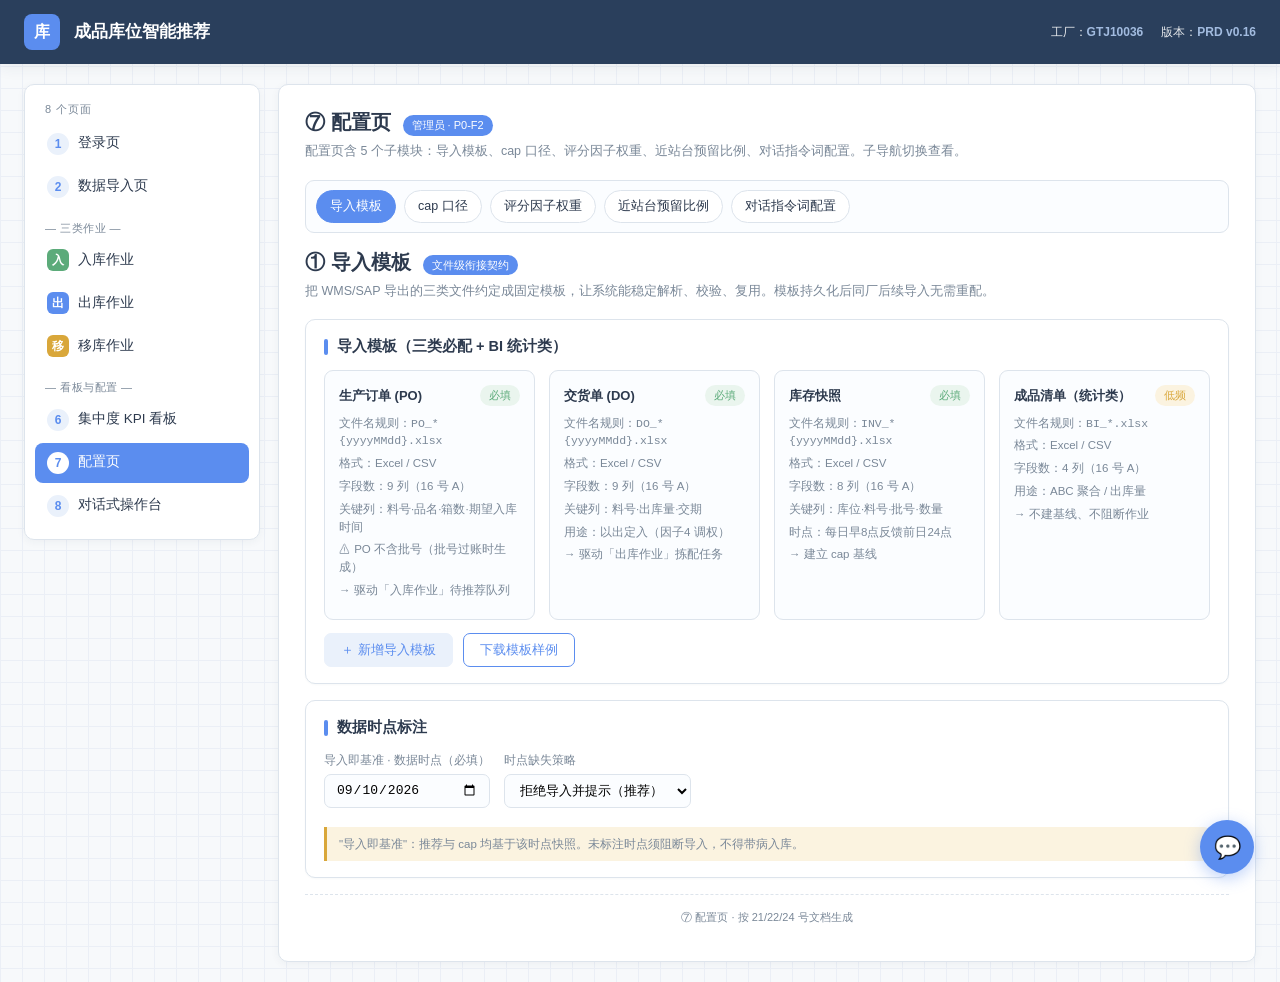
==== backend/frontend/config.html @ 20095de0 "feat(ui): 纳入 9 页原型与静态资源 原型先于设计文档而做（用户 2026-09-12 说明），原本散在仓库之外的工作区根目录。 纳入 `backend/frontend/` 的根据：`ap" ====
<!DOCTYPE html>
<html lang="zh-CN">
<head>
<meta charset="UTF-8">
<meta name="viewport" content="width=device-width, initial-scale=1.0">
<title>⑦ 配置页 · 成品库位智能推荐</title>
<link rel="stylesheet" href="assets/styles.css">
</head>
<body data-page="p7">

<header>
  <div class="logo">库</div>
  <h1>成品库位智能推荐</h1>
  <div class="meta">
    <span>工厂：<b>GTJ10036</b></span>
    <span>版本：<b>PRD v0.16</b></span>
  </div>
</header>

<div class="wrap">
  <nav>
    <div class="nt">8 个页面</div>
    <a href="login.html" data-tab="p1"><span class="num">1</span>登录页</a>
    <a href="data-import.html" data-tab="p2"><span class="num">2</span>数据导入页</a>
    <div class="grp">— 三类作业 —</div>
    <a href="inbound.html" data-tab="p3"><span class="op-ic" style="background:var(--green)">入</span>入库作业</a>
    <a href="outbound.html" data-tab="p4"><span class="op-ic" style="background:var(--blue)">出</span>出库作业</a>
    <a href="transfer.html" data-tab="p5"><span class="op-ic" style="background:var(--amber)">移</span>移库作业</a>
    <div class="grp">— 看板与配置 —</div>
    <a href="kpi-dashboard.html" data-tab="p6"><span class="num">6</span>集中度 KPI 看板</a>
    <a href="config.html" data-tab="p7"><span class="num">7</span>配置页</a>
    <a href="chat.html" data-tab="p8"><span class="num">8</span>对话式操作台</a>
  </nav>

  <main>
    <div class="sec-head"><h2>⑦ 配置页</h2><span class="sec-tag">管理员 · P0-F2</span></div>
    <p class="sec-sub">配置页含 5 个子模块：导入模板、cap 口径、评分因子权重、近站台预留比例、对话指令词配置。子导航切换查看。</p>

    <div class="cf-subnav">
      <button class="active" data-ctab="c1">导入模板</button>
      <button data-ctab="c2">cap 口径</button>
      <button data-ctab="c3">评分因子权重</button>
      <button data-ctab="c4">近站台预留比例</button>
      <button data-ctab="c5">对话指令词配置</button>
    </div>

    <div id="p7">
      <!-- 7.1 导入模板 -->
      <div id="c1">
        <div class="sec-head"><h2>① 导入模板</h2><span class="sec-tag">文件级衔接契约</span></div>
        <p class="sec-sub">把 WMS/SAP 导出的三类文件约定成固定模板，让系统能稳定解析、校验、复用。模板持久化后同厂后续导入无需重配。</p>

        <div class="card">
          <h3>导入模板（三类必配 + BI 统计类）</h3>
          <div class="cf-tmpl">
            <div class="t">
              <div class="th">生产订单 (PO) <span class="pill ok">必填</span></div>
              <div class="line">文件名规则：<code>PO_*{yyyyMMdd}.xlsx</code></div>
              <div class="line">格式：Excel / CSV</div>
              <div class="line">字段数：9 列（16 号 A）</div>
              <div class="line">关键列：料号·品名·箱数·期望入库时间</div>
              <div class="line">⚠ PO 不含批号（批号过账时生成）</div>
              <div class="line">→ 驱动「入库作业」待推荐队列</div>
            </div>
            <div class="t">
              <div class="th">交货单 (DO) <span class="pill ok">必填</span></div>
              <div class="line">文件名规则：<code>DO_*{yyyyMMdd}.xlsx</code></div>
              <div class="line">格式：Excel / CSV</div>
              <div class="line">字段数：9 列（16 号 A）</div>
              <div class="line">关键列：料号·出库量·交期</div>
              <div class="line">用途：以出定入（因子4 调权）</div>
              <div class="line">→ 驱动「出库作业」拣配任务</div>
            </div>
            <div class="t">
              <div class="th">库存快照 <span class="pill ok">必填</span></div>
              <div class="line">文件名规则：<code>INV_*{yyyyMMdd}.xlsx</code></div>
              <div class="line">格式：Excel / CSV</div>
              <div class="line">字段数：8 列（16 号 A）</div>
              <div class="line">关键列：库位·料号·批号·数量</div>
              <div class="line">时点：每日早8点反馈前日24点</div>
              <div class="line">→ 建立 cap 基线</div>
            </div>
            <div class="t">
              <div class="th">成品清单（统计类） <span class="pill warn">低频</span></div>
              <div class="line">文件名规则：<code>BI_*.xlsx</code></div>
              <div class="line">格式：Excel / CSV</div>
              <div class="line">字段数：4 列（16 号 A）</div>
              <div class="line">用途：ABC 聚合 / 出库量</div>
              <div class="line">→ 不建基线、不阻断作业</div>
            </div>
          </div>
          <div style="margin-top:13px;display:flex;gap:10px;">
            <button class="btn soft">＋ 新增导入模板</button>
            <button class="btn ghost">下载模板样例</button>
          </div>
        </div>

        <div class="card">
          <h3>数据时点标注</h3>
          <div class="row">
            <div class="field"><label>导入即基准 · 数据时点（必填）</label><input value="2026-09-10" type="date"></div>
            <div class="field"><label>时点缺失策略</label>
              <select><option>拒绝导入并提示（推荐）</option><option>取文件修改时间</option></select></div>
          </div>
          <div class="note">"导入即基准"：推荐与 cap 均基于该时点快照。未标注时点须阻断导入，不得带病入库。</div>
        </div>
      </div>

      <!-- 7.2 cap 口径 -->
      <div id="c2" class="hidden">
        <div class="sec-head"><h2>② cap 口径</h2><span class="sec-tag">P0-F9 巷道容量自维护</span></div>
        <p class="sec-sub">定义每条巷道的"剩余可放板数"怎么算、怎么随事务增量维护。cap 由快照建基线，随入库/出库/移库事务增量更新，是评分引擎的可竞价资源。</p>

        <div class="card">
          <h3>cap 计算公式</h3>
          <div class="row">
            <div class="field"><label>巷道总格数来源</label>
              <select><option>库存快照·库位总数聚合</option><option>静态主数据</option></select></div>
            <div class="field"><label>已占格数计算时点</label>
              <select><option>基于数据时点快照</option></select></div>
          </div>
          <div style="font-size:13px;background:#fbfdff;border:1px solid var(--line);border-radius:7px;padding:11px 13px;">
            <code>cap[巷道] = 巷道总格数 − 已占格数</code>
            <span class="pill" style="margin-left:8px;">按库位号前2位切片聚合</span>
          </div>
          <div class="field" style="margin-top:11px;">
            <label>cap 基线建立方式</label>
            <input value="导入库存快照 → 按巷道聚合建立基线 → 随事务增量维护">
          </div>
          <div class="field">
            <label>异常告警阈值（cap 维护异常 / 负 cap）</label>
            <input value="cap &lt; 0 或 单巷道占用率 &gt; 95% 触发告警">
          </div>
        </div>

        <div class="card">
          <h3>cap 基线示例（GTJ10036）</h3>
          <table>
            <tr><th>巷道</th><th>总格数</th><th>已占</th><th>剩余 cap</th><th>状态</th></tr>
            <tr><td><code>01</code></td><td>120</td><td>100</td><td>20</td><td><span class="pill warn">偏紧</span></td></tr>
            <tr><td><code>05</code></td><td>120</td><td>85</td><td>35</td><td><span class="pill ok">充足</span></td></tr>
            <tr><td><code>21</code></td><td>120</td><td>112</td><td>8</td><td><span class="pill warn">紧张</span></td></tr>
          </table>
          <div class="note">cap 不足本次入库量时，评分引擎不将其列入候选或标注溢出（防 cap 失准）。增量维护异常须告警。</div>
        </div>
      </div>

      <!-- 7.3 评分因子权重 -->
      <div id="c3" class="hidden">
        <div class="sec-head"><h2>③ 评分因子权重</h2><span class="sec-tag">6 因子 · 权重滑块</span></div>
        <p class="sec-sub">6 因子决定"在可行巷道集内放哪条巷道好"。权重在此处可调，修改在<strong>下次评分生效</strong>，规则可配不写死。示例值待现场确认。</p>

        <div class="card">
          <h3>6 因子权重（合计 100%）</h3>
          <div class="cf-slider"><span class="name">ABC 等级</span><input type="range" min="0" max="40" value="22"><span class="val">22%</span></div>
          <div class="cf-slider"><span class="name">巷道 cap（库容）</span><input type="range" min="0" max="40" value="20"><span class="val">20%</span></div>
          <div class="cf-slider"><span class="name">既有库位</span><input type="range" min="0" max="40" value="18"><span class="val">18%</span></div>
          <div class="cf-slider"><span class="name">站台就近</span><input type="range" min="0" max="40" value="16"><span class="val">16%</span></div>
          <div class="cf-slider"><span class="name">批次</span><input type="range" min="0" max="40" value="12"><span class="val">12%</span></div>
          <div class="cf-slider"><span class="name">连续性</span><input type="range" min="0" max="40" value="12"><span class="val">12%</span></div>
          <div style="display:flex;justify-content:space-between;align-items:center;margin-top:14px;">
            <span class="pill">合计：100%</span>
            <div style="display:flex;gap:10px;">
              <button class="btn ghost">重置默认</button>
              <button class="btn">保存并生效</button>
            </div>
          </div>
          <div class="note">权重调优建议为 P2 路线图（规则统计+反事实模拟，LLM 生成建议，人采纳才生效，参数变更有风险）。当前首期由现场拍板配置。</div>
        </div>

        <div class="card">
          <h3>6 因子 → 数据来源</h3>
          <table>
            <tr><th>#</th><th>因子</th><th>来源（文件级）</th></tr>
            <tr><td>1</td><td>ABC</td><td>成品清单按料号聚合出库量→帕累托</td></tr>
            <tr><td>2</td><td>巷道 cap</td><td>库存快照按巷道聚合</td></tr>
            <tr><td>3</td><td>既有库位</td><td>库存快照按料号→去重巷道集</td></tr>
            <tr><td>4</td><td>站台就近</td><td>巷道-站台主数据（需补充导出）+ DO 出库量</td></tr>
            <tr><td>5</td><td>批次</td><td>库存快照既有批号分布（代理）</td></tr>
            <tr><td>6</td><td>连续性</td><td>库存快照库位编码相邻性</td></tr>
          </table>
        </div>
      </div>

      <!-- 7.4 近站台预留比例 -->
      <div id="c4" class="hidden">
        <div class="sec-head"><h2>④ 近站台预留比例</h2><span class="sec-tag">F3 批量分配子能力</span></div>
        <p class="sec-sub">为 A 类爆款在近站台巷道预留稀缺黄金库容；非 A 类不得占用预留池；超时未用自动释放，避免空置。对应 PRD 13.1 决策 + 03 §3.3。</p>

        <div class="card">
          <h3>预留参数</h3>
          <div class="cf-slider"><span class="name">A 类预留比例</span><input type="range" min="0" max="80" value="40"><span class="val">40%</span></div>
          <div class="cf-slider"><span class="name">超时释放时点</span><input type="range" min="12" max="22" value="18"><span class="val">18:00</span></div>
          <div class="cf-toggle"><div class="cf-switch" id="reserveSwitch"></div> 非 A 类订单不得占用预留池（强制）</div>
        </div>

        <div class="card">
          <h3>近站台巷道集（预留作用域）</h3>
          <div class="cf-tmpl">
            <div class="t"><div class="th">巷道 01 <span class="pill ok">近站台</span></div>
              <div class="line">就近站台：A（权重 0.9）</div>
              <div class="line">总 cap：120 板</div></div>
            <div class="t"><div class="th">巷道 02 <span class="pill ok">近站台</span></div>
              <div class="line">就近站台：A（权重 0.9）</div>
              <div class="line">总 cap：120 板</div></div>
            <div class="t"><div class="th">巷道 21 <span class="pill warn">远站台</span></div>
              <div class="line">就近站台：B（权重 0.3）</div>
              <div class="line">总 cap：120 板</div></div>
          </div>
        </div>

        <div class="card">
          <h3>容量分配可视化（以巷道总 cap=100 板示意）</h3>
          <div class="cf-bar">
            <div class="r" style="width:40%"></div>
            <div class="u" style="width:60%"></div>
          </div>
          <div class="cf-legend">
            <span class="lr">预留池（A 类专用）40%</span>
            <span class="lu">可用池（全体可用）60%</span>
          </div>
          <div style="margin-top:10px;font-size:12.5px;color:var(--muted);line-height:1.7;">
            <code>cap_reserved = cap_total × 近站台预留比例</code>（仅近站台巷道）<br>
            <code>cap_usable = cap_total − cap_reserved</code>（非 A 类仅能用此部分）<br>
            A 类可用 <code>cap_total</code>；超时（如 18:00）未用完自动释放给 B/C 类。
          </div>
          <div class="note">算例：同一批货，爆款在近站台占比从逐单模式的 0% 提升到批量分配的 67%。预留比例默认值建议 40%（开放问题，待仓储主管+管理员确认）。</div>
        </div>
      </div>

      <!-- 7.5 对话指令词配置 -->
      <div id="c5" class="hidden">
        <div class="sec-head"><h2>⑤ 对话指令词配置</h2><span class="sec-tag">对话式操作台 · 指令→功能映射</span></div>
        <p class="sec-sub">维护对话式操作台的"话术 → 功能"映射（L0 快捷指令 + L2 常用复杂问句模板）。新增话术由管理员配置，无需改代码。读操作直出卡片，写操作强制确认卡。</p>

        <div class="card">
          <h3>指令词映射表</h3>
          <table>
            <tr><th>指令 / 示例话术</th><th>映射到功能</th><th>类型</th><th>状态</th></tr>
            <tr><td>"今天这批货放哪" / "跑一下今日推荐"</td><td>触发入库作业队列批量分配</td><td><span class="pill">读（待确认）</span></td><td><span class="pill ok">启用</span></td></tr>
            <tr><td>"PO-01 按推荐入库"</td><td>入库作业 · 落位执行</td><td><span class="pill warn">写（需确认）</span></td><td><span class="pill ok">启用</span></td></tr>
            <tr><td>"查 DO-88 的顺路取顺序"</td><td>出库作业 · 顺路取查看</td><td><span class="pill">读</span></td><td><span class="pill ok">启用</span></td></tr>
            <tr><td>"把 21 巷道的茉莉柚茶收拢到 01"</td><td>移库作业 · 移库执行</td><td><span class="pill warn">写（需确认）</span></td><td><span class="pill ok">启用</span></td></tr>
            <tr><td>"今天跨巷道数多少" / "爆款集中度"</td><td>KPI 看板</td><td><span class="pill">读</span></td><td><span class="pill ok">启用</span></td></tr>
          </table>
          <div style="margin-top:13px;display:flex;gap:10px;">
            <button class="btn soft">＋ 新增指令词</button>
            <button class="btn ghost">导入话术模板</button>
          </div>
        </div>

        <div class="card">
          <h3>意图识别分层（可渐进）</h3>
          <table>
            <tr><th>层级</th><th>做法</th><th>是否需模型</th></tr>
            <tr><td>L0 结构化入口</td><td>快捷指令按钮+表单</td><td>否（首期必做）</td></tr>
            <tr><td>L2 外部 LLM NLU</td><td>外部 LLM 意图分类（按 12.5 脱敏）</td><td>是·外部（可选增强）</td></tr>
            <tr><td>L3 自主规划 Agent</td><td>—</td><td>不做（违反 12.1）</td></tr>
          </table>
          <div class="note">三类作业走 L0 按钮直达；KPI 指标查询由看板直呈并可下钻（不设固定语句模板，避免重复维护）；需要 LLM 分析的复杂问句走 L2 外部 LLM（统一外部调用，不考虑本地部署）。写操作一律确认卡→人工确认→调用对应作业页流程，对话台不产生第二套逻辑。</div>
        </div>

        <div class="card">
          <h3>冷路径 AI 辅助开关（09 原则④ · 一键关闭）</h3>
          <div class="cf-toggle">
            <div class="cf-switch" id="aiSwitch"></div>
            <span>冷路径 AI 辅助（L2 外部 LLM）当前：<b style="color:var(--green)">开启</b> · 关闭后对话台仅保留 L0 结构化入口</span>
          </div>
          <div class="note">关闭后对话台不调用外部 LLM，仅保留 L0 按钮直达作业页 + KPI 看板直呈。核心链路（入库/出库/移库）不受影响，仍由规则引擎驱动。</div>
        </div>
      </div>
    </div>

    <div class="foot">⑦ 配置页 · 按 21/22/24 号文档生成</div>
  </main>
</div>

<a href="chat.html" class="dock" title="对话式操作台常驻浮窗">💬</a>
<script src="assets/app.js"></script>
</body>
</html>
---- backend/frontend/assets/styles.css ----
/* ============================================================
 * 成品库位智能推荐 · 共享样式表
 * 设计令牌来源：21 号设计系统（柔和调）
 * 组件规格来源：22 号前端页面设计规格
 * ============================================================ */

/* ============ 设计令牌（21 号 §3 · 柔和调） ============ */
:root{
  --bg:#f7f9fb; --panel:#fff; --ink:#2d3a4e; --muted:#7a8898;
  --line:#dde4ec; --blue:#5b8def; --blue-soft:#eaf1fb;
  --amber:#d9a73a; --amber-soft:#fbf3e0; --green:#5cab7a; --red:#d46a6a;
  --grid:#ebeff6;
  --shadow-sm:0 1px 2px rgba(45,58,78,.03);
  --shadow:0 2px 8px rgba(45,58,78,.05);
  --shadow-md:0 4px 14px rgba(45,58,78,.07);
}

/* ============ 基础（21 号 §四 / §五） ============ */
*{box-sizing:border-box;}
body{
  margin:0;font-family:-apple-system,"Segoe UI","PingFang SC","Microsoft YaHei",sans-serif;
  color:var(--ink);
  background:
    linear-gradient(var(--grid) 1px,transparent 1px) 0 0/22px 22px,
    linear-gradient(90deg,var(--grid) 1px,transparent 1px) 0 0/22px 22px,var(--bg);
  font-size:14px;line-height:1.5;
}
/* 等宽渲染仓库编码（21 号 §六） */
code,.mc,.onum{font-family:ui-monospace,Menlo,Consolas,monospace;}

/* ============ 顶部品牌区 ============ */
header{
  display:flex;align-items:center;gap:14px;
  padding:14px 24px;background:#2a3f5c;color:#fff;
  box-shadow:var(--shadow-md);position:sticky;top:0;z-index:50;
}
header .logo{
  width:36px;height:36px;border-radius:8px;background:var(--blue);
  display:flex;align-items:center;justify-content:center;
  font-weight:700;font-size:16px;
}
header h1{font-size:17px;margin:0;font-weight:600;}
header .meta{margin-left:auto;font-size:12px;opacity:.88;display:flex;gap:18px;flex-wrap:wrap;}
header .meta b{color:#b3cdf2;font-weight:600;}

/* ============ 主布局 ============ */
.wrap{display:flex;gap:18px;padding:20px 24px;align-items:flex-start;}

/* 左侧导航（21 号 §3.5 作业三色圆标） */
nav{
  width:236px;flex:0 0 236px;padding:10px;
  position:sticky;top:78px;max-height:calc(100vh - 100px);overflow:auto;
  background:var(--panel);border:1px solid var(--line);border-radius:10px;
  box-shadow:var(--shadow);
}
nav .nt{font-size:11px;color:var(--muted);letter-spacing:1px;padding:6px 10px;text-transform:uppercase;}
nav a{
  display:flex;align-items:center;gap:9px;width:100%;text-align:left;
  border:none;background:transparent;padding:9px 12px;border-radius:8px;
  font-size:13.5px;color:var(--ink);cursor:pointer;margin-bottom:3px;
  text-decoration:none;transition:background .15s;
}
nav a .num{
  width:22px;height:22px;flex:0 0 22px;border-radius:50%;
  background:var(--blue-soft);color:var(--blue);
  font-size:12px;font-weight:700;display:flex;align-items:center;justify-content:center;
}
nav a .op-ic{
  width:22px;height:22px;flex:0 0 22px;border-radius:6px;
  font-size:12px;font-weight:700;color:#fff;
  display:flex;align-items:center;justify-content:center;
}
nav a:hover{background:var(--blue-soft);}
nav a.active{background:var(--blue);color:#fff;}
nav a.active .num{background:#fff;color:var(--blue);}
nav a.active .op-ic{background:#fff !important;color:var(--blue) !important;}
nav .grp{font-size:11px;color:var(--muted);padding:10px 10px 4px;letter-spacing:.5px;}

/* 主内容区 */
main{flex:1;min-width:0;padding:22px 26px;min-height:600px;
  background:var(--panel);border:1px solid var(--line);border-radius:10px;box-shadow:var(--shadow);}

.sec-head{display:flex;align-items:baseline;gap:12px;margin-bottom:4px;flex-wrap:wrap;}
.sec-head h2{font-size:20px;margin:0;font-weight:600;}
.sec-tag{font-size:11px;color:#fff;background:var(--blue);padding:2px 9px;border-radius:20px;}
.sec-sub{color:var(--muted);margin:4px 0 18px;font-size:12.5px;line-height:1.65;}

/* ============ 通用组件（21 号 §7） ============ */
.card{
  margin-bottom:16px;padding:16px 18px;
  background:var(--panel);border:1px solid var(--line);border-radius:10px;
  box-shadow:var(--shadow-sm);
}
.card h3{
  margin:0 0 12px;font-size:14.5px;font-weight:600;
  display:flex;align-items:center;gap:9px;
}
.card h3::before{content:"";width:4px;height:16px;background:var(--blue);border-radius:2px;}

.row{display:flex;gap:14px;flex-wrap:wrap;}
.field{display:flex;flex-direction:column;gap:5px;margin-bottom:11px;}
.field label{font-size:12px;color:var(--muted);}
.field input,.field select{
  height:34px;border:1px solid var(--line);border-radius:7px;padding:0 11px;
  font-size:13px;background:#fbfdff;outline:none;transition:border-color .15s,box-shadow .15s;
}
.field input:focus,.field select:focus{border-color:var(--blue);box-shadow:0 0 0 3px var(--blue-soft);}
.field input.err{border-color:var(--red);box-shadow:0 0 0 3px #fbecec;}

/* 按钮（21 号 §7.1） */
.btn{
  height:34px;padding:0 16px;border-radius:7px;border:1px solid var(--blue);
  background:var(--blue);color:#fff;font-size:13px;cursor:pointer;
  transition:filter .15s,box-shadow .15s;font-family:inherit;
}
.btn:hover{filter:brightness(1.07);box-shadow:var(--shadow-sm);}
.btn.ghost{background:#fff;color:var(--blue);}
.btn.soft{background:var(--blue-soft);border-color:var(--blue-soft);color:var(--blue);}
.btn.warn{background:var(--amber);border-color:var(--amber);}
.btn:disabled{opacity:.6;cursor:not-allowed;}

/* 状态药丸（21 号 §7.3） */
.pill{
  display:inline-flex;align-items:center;gap:5px;
  font-size:11px;padding:2px 9px;border-radius:20px;
  background:var(--blue-soft);color:var(--blue);font-weight:500;white-space:nowrap;
}
.pill.warn{background:var(--amber-soft);color:var(--amber);}
.pill.ok{background:#eaf5ee;color:var(--green);}
.pill.red{background:#fbecec;color:var(--red);}

/* 表格 */
table{width:100%;border-collapse:collapse;font-size:12.5px;}
th,td{border:1px solid var(--line);padding:8px 10px;text-align:left;vertical-align:top;}
th{background:#f0f5fb;font-weight:600;color:var(--muted);font-size:11.5px;}
td code{background:#f0f5fb;padding:1px 6px;border-radius:4px;font-size:11.5px;color:#3a4a5e;}

/* 提示条（琥珀左边框） */
.note{
  font-size:11.5px;color:var(--muted);
  background:var(--amber-soft);border-left:3px solid var(--amber);
  padding:8px 12px;border-radius:0 6px 6px 0;margin-top:8px;line-height:1.6;
}

.hidden{display:none;}

/* 作业横幅（21 号 §7.8） */
.op-banner{
  border:1px solid var(--blue);background:var(--blue-soft);
  border-radius:9px;padding:12px 15px;margin-bottom:14px;
  font-size:12.5px;line-height:1.65;
}
.op-banner .tag{
  display:inline-block;background:var(--blue);color:#fff;
  font-size:11px;padding:2px 10px;border-radius:20px;margin-right:8px;vertical-align:middle;
}
.op-banner b{color:var(--blue);}
.op-banner .sub{color:var(--muted);font-size:11.5px;margin-top:5px;}

/* 跨页跳转（24 号 §6.1） */
.goto-link{color:var(--blue);cursor:pointer;font-size:12px;text-decoration:underline;}
.goto-link:hover{filter:brightness(1.1);}

/* ============ 登录页 ============ */
.login-wrap{display:flex;justify-content:center;align-items:center;min-height:520px;}
.login-card{width:360px;padding:30px 28px;background:var(--panel);
  border:1px solid var(--line);border-radius:12px;box-shadow:var(--shadow-md);}
.login-card h2{text-align:center;margin:0 0 8px;font-size:21px;font-weight:600;}
.login-card .sub-title{text-align:center;color:var(--muted);font-size:12px;margin-bottom:22px;}
.login-err{display:none;color:var(--red);font-size:12px;background:#fbecec;
  padding:8px 11px;border-radius:6px;margin-bottom:12px;text-align:center;}
.login-err.show{display:block;animation:shake .3s;}
@keyframes shake{0%,100%{transform:translateX(0);}25%{transform:translateX(-4px);}75%{transform:translateX(4px);}}
.login-card .field input{width:100%;}
.login-card .pwd-wrap{position:relative;}
.login-card .pwd-toggle{position:absolute;right:10px;top:50%;transform:translateY(-50%);
  cursor:pointer;color:var(--muted);font-size:14px;user-select:none;}
.login-card .btn{width:100%;margin-top:4px;}
.login-card .sec-foot{font-size:11px;color:var(--muted);text-align:center;margin-top:14px;line-height:1.6;}

/* ============ 数据导入页 ============ */
.upzone{display:flex;gap:14px;flex-wrap:wrap;}
.uz{flex:1;min-width:220px;border:2px dashed var(--line);border-radius:9px;padding:16px;
  text-align:center;background:#fbfdff;transition:border-color .15s,background .15s;}
.uz .ic{width:40px;height:40px;border-radius:9px;background:var(--blue-soft);color:var(--blue);
  margin:0 auto 9px;display:flex;align-items:center;justify-content:center;
  font-size:13px;font-weight:700;letter-spacing:.5px;}
.uz .nm{font-weight:600;font-size:13px;}
.uz .st{font-size:11.5px;color:var(--muted);margin-top:5px;line-height:1.55;}
.uz.ok{border-color:var(--green);border-style:solid;background:#f4fbf6;}
.uz.ok .st{color:var(--green);}
.uz.bi .ic{background:var(--amber-soft);color:var(--amber);}

/* ============ 作业页布局 ============ */
.wb{display:grid;grid-template-columns:240px 1fr 260px;gap:14px;align-items:start;}
.wb-batch{display:grid;grid-template-columns:340px 1fr;gap:14px;align-items:start;}
.wb2{display:grid;grid-template-columns:300px 1fr;gap:14px;align-items:start;}
.col{border:1px solid var(--line);border-radius:9px;padding:12px;background:#fbfdff;min-height:430px;}
.col .ct{font-weight:700;font-size:13px;margin-bottom:10px;display:flex;justify-content:space-between;align-items:center;}
.tbl-scroll{max-height:280px;overflow:auto;border:1px solid var(--line);border-radius:8px;margin:8px 0;}

/* 筛选栏（21 号 §7.5） */
.filterbar{display:flex;gap:6px;flex-wrap:wrap;margin-bottom:8px;}
.filterbar .f-inp{flex:1;min-width:120px;border:1px solid var(--line);border-radius:6px;padding:6px 9px;font-size:12px;background:#fff;outline:none;}
.filterbar .f-inp:focus{border-color:var(--blue);}
.filterbar .f-sel{border:1px solid var(--line);border-radius:6px;padding:6px 8px;font-size:11.5px;background:#fff;color:var(--ink);outline:none;}
.filterbar.wide{margin:-2px 0 10px;}
.filterbar.wide .f-inp{flex:2;min-width:160px;}

/* 批量操作条（21 号 §7.5） */
.batchbar{display:flex;align-items:center;gap:12px;background:#eef4fc;
  border:1px solid var(--blue);border-radius:9px;padding:9px 13px;margin-bottom:12px;
  font-size:12.5px;flex-wrap:wrap;}
.batchbar .ck{display:flex;align-items:center;gap:6px;cursor:pointer;font-weight:600;white-space:nowrap;}
.batchbar .ck input{width:15px;height:15px;cursor:pointer;}
.batchbar .sp{flex:1;}
.qcount2{font-size:12px;color:var(--muted);}
.qcount2 b{color:var(--ink);}

/* 队列卡片（21 号 §7.6） */
.ord{border:1px solid var(--line);border-radius:7px;padding:9px 10px;margin-bottom:8px;
  cursor:pointer;background:#fff;transition:border-color .15s,background .15s;}
.ord:hover{border-color:var(--blue);}
.ord.sel{border-color:var(--blue);background:var(--blue-soft);}
.ord.ck{display:flex;gap:9px;align-items:flex-start;}
.ord.ck .ckb{margin-top:2px;flex:0 0 auto;}
.ord.ck .ckb input{width:15px;height:15px;cursor:pointer;}
.ord.ck .od{flex:1;min-width:0;}
.ord .onum{font-size:13px;font-weight:700;color:var(--ink);margin-top:2px;letter-spacing:.3px;}
.ord .mc{font-size:11px;color:var(--muted);margin-top:4px;}
.ord .t{font-size:12.5px;font-weight:600;margin-top:2px;}
.ord .m{font-size:11px;color:var(--muted);margin-top:4px;display:flex;justify-content:space-between;gap:8px;}
.ord .st{margin-top:6px;display:flex;gap:6px;flex-wrap:wrap;}

/* 蓝头表（21 号 §7.6） */
.btab{width:100%;border-collapse:collapse;font-size:12px;}
.btab th{text-align:left;background:#eef4fc;color:var(--blue);font-weight:700;padding:9px 9px;border-bottom:1px solid var(--line);}
.btab td{padding:9px 9px;border-bottom:1px solid var(--line);vertical-align:top;line-height:1.55;}
.btab .mini{display:inline-block;font-size:11px;padding:2px 8px;border-radius:5px;
  border:1px solid var(--line);margin:2px 4px 0 0;cursor:pointer;background:#fff;color:var(--ink);}
.btab .mini.ghost{color:var(--blue);border-color:var(--blue);}
.btab .mini.soft{color:var(--muted);}

.batchfoot{display:flex;align-items:center;gap:14px;background:#fbfdff;
  border:1px solid var(--line);border-radius:8px;padding:11px 14px;margin-top:12px;
  font-size:13px;flex-wrap:wrap;}
.batchfoot .btn{margin-left:auto;}

/* 推荐理由卡（21 号 §7.7 / 22 号 §三 复用组件） */
.reason{border:1px dashed var(--blue);border-radius:8px;padding:11px 12px;
  background:#fafcff;margin-bottom:10px;}
.reason .rt{font-size:11.5px;color:var(--blue);font-weight:700;letter-spacing:.5px;margin-bottom:9px;}
.reason .rl{display:flex;gap:8px;font-size:12px;margin:6px 0;align-items:flex-start;line-height:1.55;}
.reason .rl b{color:var(--blue);flex:0 0 72px;font-weight:600;}
.reason .rl span{flex:1;color:var(--ink);}
.reason .rl.dim b,.reason .rl.dim span{color:var(--muted);}
.reason .rl.dim b::after{content:" · 降级";font-size:10px;color:var(--amber);font-weight:500;}

/* 后验条 */
.postbar{display:flex;align-items:center;gap:14px;background:#fbfdff;
  border:1px solid var(--line);border-radius:8px;padding:11px 14px;margin-top:14px;
  font-size:13px;flex-wrap:wrap;}
.postbar .big{font-size:20px;font-weight:800;}

/* ============ KPI 看板 ============ */
.kpis{display:flex;gap:14px;flex-wrap:wrap;margin-bottom:16px;}
.kpi{flex:1;min-width:180px;border:1px solid var(--line);border-radius:9px;
  padding:15px 17px;background:#fbfdff;box-shadow:var(--shadow-sm);}
.kpi .k{font-size:12px;color:var(--muted);}
.kpi .v{font-size:26px;font-weight:800;margin:5px 0 2px;letter-spacing:.5px;}
.kpi .d{font-size:11.5px;color:var(--muted);line-height:1.55;}
.kpi.ref .v{color:var(--muted);font-size:22px;}

.route{display:flex;align-items:center;gap:8px;flex-wrap:wrap;font-size:12.5px;margin:6px 0;}
.route .seg{border:1px solid var(--line);border-radius:7px;padding:6px 10px;background:#fff;}
.route .arrow{color:var(--muted);}
.route .seg.hot{border-color:var(--red);color:var(--red);background:#fbecec;}
.purpose{font-size:11.5px;line-height:1.65;color:var(--ink);background:#f0f5fb;
  border:1px solid var(--line);border-radius:8px;padding:10px 12px;margin:8px 0;}

/* ============ 对话式操作台 ============ */
.chat{border:1px solid var(--line);border-radius:10px;overflow:hidden;background:#fff;}
.chat .bar{display:flex;gap:8px;padding:10px 12px;background:#eef4fc;
  border-bottom:1px solid var(--line);flex-wrap:wrap;align-items:center;}
.chat .bar .qs{font-size:12px;padding:5px 12px;border:1px solid var(--blue);
  border-radius:20px;background:#fff;color:var(--blue);cursor:pointer;transition:background .15s;
  text-decoration:none;display:inline-block;}
.chat .bar .qs:hover{background:var(--blue-soft);}
.chat .bar .qlabel{font-size:11px;color:var(--muted);margin-right:4px;}
.chat .bar.bar2{background:#f1eef7;}
.chat .bar .qs.l2{border-color:#a99bc8;color:#6b5d8a;}
.chat .bar .qs.l2:hover{background:#ece8f4;}
.chat .body{padding:16px;min-height:340px;display:flex;flex-direction:column;gap:14px;}
.bub{max-width:78%;padding:10px 14px;border-radius:14px;font-size:13px;line-height:1.55;}
.bub.u{align-self:flex-end;background:var(--blue);color:#fff;border-bottom-right-radius:3px;filter:saturate(.9);}
.rescard{border:1px solid var(--line);border-radius:9px;padding:12px 14px;background:#fff;
  max-width:86%;align-self:flex-start;box-shadow:var(--shadow-sm);}
.rescard .rh{font-weight:700;font-size:12.5px;margin-bottom:6px;display:flex;gap:8px;align-items:center;flex-wrap:wrap;}
.rescard .rb{font-size:12px;color:var(--muted);line-height:1.6;}
.confirm{border:2px solid var(--amber);border-radius:9px;padding:13px 15px;
  background:var(--amber-soft);max-width:86%;align-self:flex-start;}
.confirm .ch{font-weight:700;color:var(--amber);font-size:13px;margin-bottom:9px;}
.confirm .cl{font-size:12px;margin:4px 0;display:flex;gap:8px;line-height:1.55;}
.confirm .cl b{flex:0 0 80px;color:var(--ink);font-weight:600;}
.confirm .cl span{flex:1;}
.confirm .cbtn{display:flex;gap:10px;margin-top:11px;justify-content:flex-end;}

/* 浮窗（21 号 §7.9） */
.dock{position:fixed;right:26px;bottom:26px;width:54px;height:54px;border-radius:50%;
  background:var(--blue);color:#fff;display:flex;align-items:center;justify-content:center;
  font-size:22px;box-shadow:0 4px 16px rgba(91,141,239,.4);cursor:pointer;z-index:60;
  transition:transform .15s;text-decoration:none;}
.dock:hover{transform:scale(1.06);}

/* ============ 配置页 ============ */
.cf-subnav{display:flex;gap:8px;flex-wrap:wrap;margin-bottom:14px;padding:9px 10px;
  border:1px solid var(--line);border-radius:9px;background:#fbfdff;}
.cf-subnav button{border:1px solid var(--line);background:#fff;color:var(--ink);
  font-size:12.5px;padding:7px 13px;border-radius:20px;cursor:pointer;transition:background .15s;font-family:inherit;}
.cf-subnav button:hover{background:var(--blue-soft);}
.cf-subnav button.active{background:var(--blue);color:#fff;border-color:var(--blue);}
.cf-tmpl{display:flex;gap:14px;flex-wrap:wrap;}
.cf-tmpl .t{flex:1;min-width:200px;padding:14px;border:1px solid var(--line);
  border-radius:9px;background:#fbfdff;}
.cf-tmpl .t .th{font-weight:600;font-size:13px;margin-bottom:9px;display:flex;justify-content:space-between;align-items:center;}
.cf-tmpl .t .line{font-size:11.5px;color:var(--muted);margin:5px 0;line-height:1.55;}
.cf-slider{display:flex;align-items:center;gap:14px;margin:11px 0;}
.cf-slider .name{width:120px;font-size:13px;}
.cf-slider input[type=range]{flex:1;accent-color:var(--blue);}
.cf-slider .val{width:54px;text-align:right;font-weight:700;color:var(--blue);}
.cf-bar{height:26px;border-radius:6px;background:#eef4fc;overflow:hidden;display:flex;margin:8px 0;}
.cf-bar .r{background:var(--amber);}
.cf-bar .u{background:var(--blue);}
.cf-legend{font-size:11.5px;color:var(--muted);display:flex;gap:16px;flex-wrap:wrap;margin-top:6px;}
.cf-legend span::before{content:"";display:inline-block;width:10px;height:10px;border-radius:2px;margin-right:5px;vertical-align:middle;}
.cf-legend .lr::before{background:var(--amber);}
.cf-legend .lu::before{background:var(--blue);}
.cf-toggle{display:flex;align-items:center;gap:9px;font-size:13px;margin:11px 0;}
.cf-switch{width:42px;height:24px;border-radius:14px;background:var(--green);position:relative;flex:0 0 42px;cursor:pointer;transition:background .15s;}
.cf-switch::after{content:"";position:absolute;width:18px;height:18px;border-radius:50%;background:#fff;top:3px;right:3px;transition:right .15s;}
.cf-switch.off{background:#c9d4e0;}
.cf-switch.off::after{right:21px;}

.foot{font-size:11px;color:var(--muted);text-align:center;padding:14px;border-top:1px dashed var(--line);margin-top:8px;}

/* 响应式（21 号 §八） */
@media (max-width:1100px){
  .wb{grid-template-columns:200px 1fr;}
  .wb .col:nth-child(3){grid-column:1 / -1;min-height:auto;}
  nav{width:60px;flex:0 0 60px;padding:6px;}
  nav a{font-size:0;padding:9px 6px;justify-content:center;}
  nav a .num,nav a .op-ic{margin:0;}
  nav a .nt,nav a .grp,nav .nt{display:none;}
}
@media (max-width:768px){
  .wrap{flex-direction:column;padding:14px;}
  nav{width:100%;position:static;max-height:none;}
  .wb,.wb-batch,.wb2{grid-template-columns:1fr;}
}
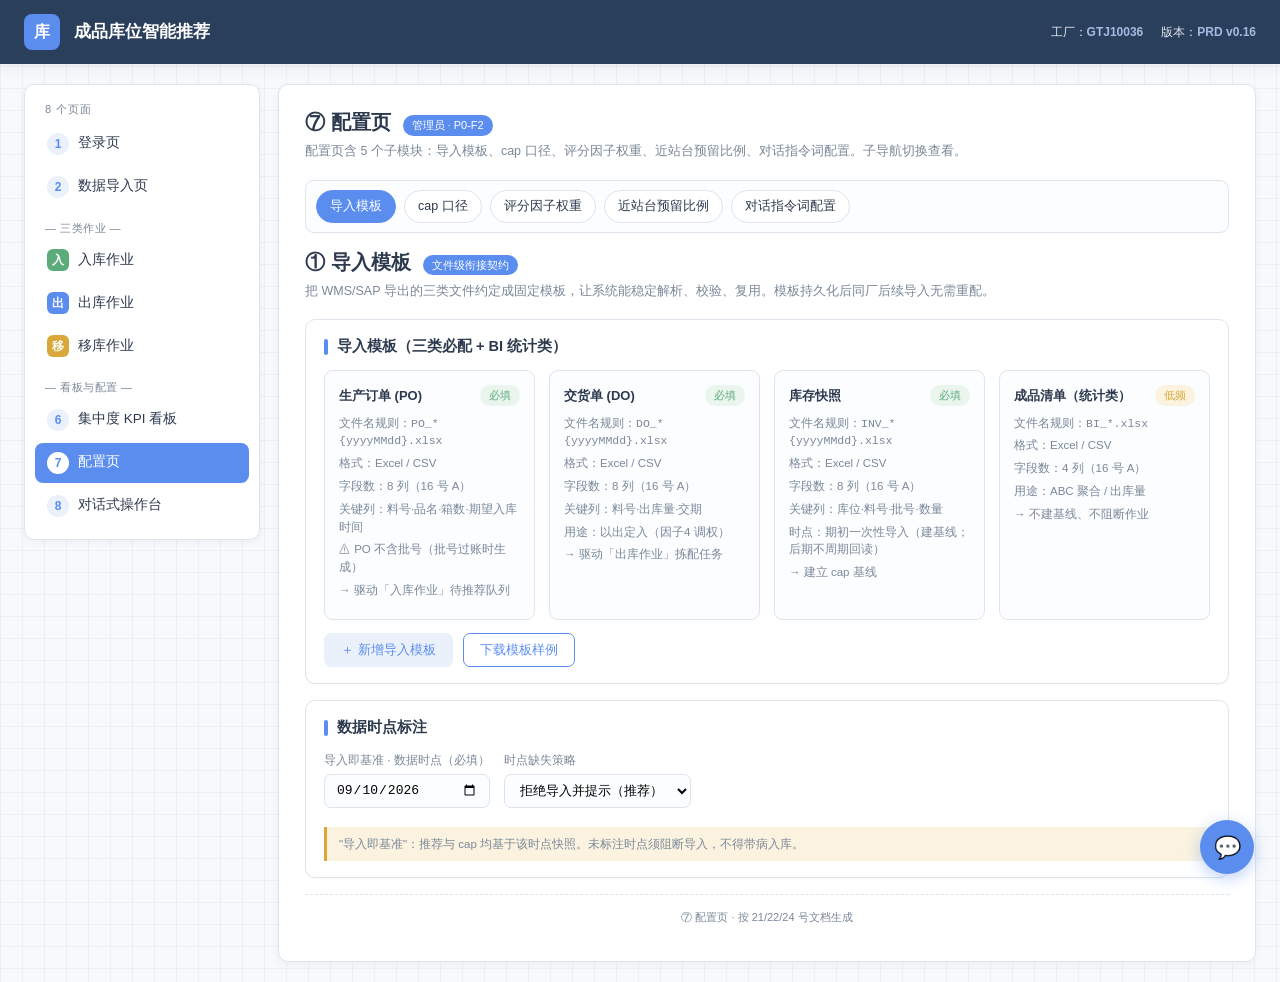
==== commit 11f75373: "fix(ui): 原型正文对齐 16/14/13 号文档 - 预留池 → 预留带（近站台固定预留带，cap 口径统一） - 文件字段列数 9 → 8（PO/DO 对齐 16 号 A 权威模板） - c" ====
--- a/backend/frontend/config.html
+++ b/backend/frontend/config.html
@@ -57,7 +57,7 @@
               <div class="th">生产订单 (PO) <span class="pill ok">必填</span></div>
               <div class="line">文件名规则：<code>PO_*{yyyyMMdd}.xlsx</code></div>
               <div class="line">格式：Excel / CSV</div>
-              <div class="line">字段数：9 列（16 号 A）</div>
+              <div class="line">字段数：8 列（16 号 A）</div>
               <div class="line">关键列：料号·品名·箱数·期望入库时间</div>
               <div class="line">⚠ PO 不含批号（批号过账时生成）</div>
               <div class="line">→ 驱动「入库作业」待推荐队列</div>
@@ -66,7 +66,7 @@
               <div class="th">交货单 (DO) <span class="pill ok">必填</span></div>
               <div class="line">文件名规则：<code>DO_*{yyyyMMdd}.xlsx</code></div>
               <div class="line">格式：Excel / CSV</div>
-              <div class="line">字段数：9 列（16 号 A）</div>
+              <div class="line">字段数：8 列（16 号 A）</div>
               <div class="line">关键列：料号·出库量·交期</div>
               <div class="line">用途：以出定入（因子4 调权）</div>
               <div class="line">→ 驱动「出库作业」拣配任务</div>
@@ -77,7 +77,7 @@
               <div class="line">格式：Excel / CSV</div>
               <div class="line">字段数：8 列（16 号 A）</div>
               <div class="line">关键列：库位·料号·批号·数量</div>
-              <div class="line">时点：每日早8点反馈前日24点</div>
+              <div class="line">时点：期初一次性导入（建基线；后期不周期回读）</div>
               <div class="line">→ 建立 cap 基线</div>
             </div>
             <div class="t">
@@ -109,18 +109,18 @@
       <!-- 7.2 cap 口径 -->
       <div id="c2" class="hidden">
         <div class="sec-head"><h2>② cap 口径</h2><span class="sec-tag">P0-F9 巷道容量自维护</span></div>
-        <p class="sec-sub">定义每条巷道的"剩余可放板数"怎么算、怎么随事务增量维护。cap 由快照建基线，随入库/出库/移库事务增量更新，是评分引擎的可竞价资源。</p>
+        <p class="sec-sub">定义每条巷道的"剩余可放板数"怎么算、怎么随事务增量维护。cap 由期初库存快照建基线（仅期初一次），随入库/出库/移库事务增量更新，是评分引擎的可竞价资源。</p>
 
         <div class="card">
           <h3>cap 计算公式</h3>
           <div class="row">
-            <div class="field"><label>巷道总格数来源</label>
-              <select><option>库存快照·库位总数聚合</option><option>静态主数据</option></select></div>
+            <div class="field"><label>巷道总格数来源（cap_physical）</label>
+              <select><option>巷道主数据（推荐）</option><option>库存快照推导（主数据到位前近似）</option></select></div>
             <div class="field"><label>已占格数计算时点</label>
               <select><option>基于数据时点快照</option></select></div>
           </div>
           <div style="font-size:13px;background:#fbfdff;border:1px solid var(--line);border-radius:7px;padding:11px 13px;">
-            <code>cap[巷道] = 巷道总格数 − 已占格数</code>
+            <code>cap_total[巷道] = cap_physical − 已占格数</code>
             <span class="pill" style="margin-left:8px;">按库位号前2位切片聚合</span>
           </div>
           <div class="field" style="margin-top:11px;">
@@ -185,13 +185,13 @@
       <!-- 7.4 近站台预留比例 -->
       <div id="c4" class="hidden">
         <div class="sec-head"><h2>④ 近站台预留比例</h2><span class="sec-tag">F3 批量分配子能力</span></div>
-        <p class="sec-sub">为 A 类爆款在近站台巷道预留稀缺黄金库容；非 A 类不得占用预留池；超时未用自动释放，避免空置。对应 PRD 13.1 决策 + 03 §3.3。</p>
+        <p class="sec-sub">为 A 类爆款在近站台巷道预留稀缺黄金库容；非 A 类不得占用预留带；超时未用自动释放，避免空置。对应 PRD 13.1 决策 + 03 §3.3。</p>
 
         <div class="card">
           <h3>预留参数</h3>
           <div class="cf-slider"><span class="name">A 类预留比例</span><input type="range" min="0" max="80" value="40"><span class="val">40%</span></div>
           <div class="cf-slider"><span class="name">超时释放时点</span><input type="range" min="12" max="22" value="18"><span class="val">18:00</span></div>
-          <div class="cf-toggle"><div class="cf-switch" id="reserveSwitch"></div> 非 A 类订单不得占用预留池（强制）</div>
+          <div class="cf-toggle"><div class="cf-switch" id="reserveSwitch"></div> 非 A 类订单不得占用预留带（强制）</div>
         </div>
 
         <div class="card">
@@ -216,15 +216,17 @@
             <div class="u" style="width:60%"></div>
           </div>
           <div class="cf-legend">
-            <span class="lr">预留池（A 类专用）40%</span>
-            <span class="lu">可用池（全体可用）60%</span>
+            <span class="lr">预留带（A 类专用）40%</span>
+            <span class="lu">可用（非 A 类上限）60%</span>
           </div>
           <div style="margin-top:10px;font-size:12.5px;color:var(--muted);line-height:1.7;">
-            <code>cap_reserved = cap_total × 近站台预留比例</code>（仅近站台巷道）<br>
-            <code>cap_usable = cap_total − cap_reserved</code>（非 A 类仅能用此部分）<br>
-            A 类可用 <code>cap_total</code>；超时（如 18:00）未用完自动释放给 B/C 类。
-          </div>
-          <div class="note">算例：同一批货，爆款在近站台占比从逐单模式的 0% 提升到批量分配的 67%。预留比例默认值建议 40%（开放问题，待仓储主管+管理员确认）。</div>
+            <code>cap_physical = 巷道物理总格数</code>（固定容量，来自巷道主数据）<br>
+            <code>cap_total = cap_physical − 已占格数</code>（当前剩余可用）<br>
+            <code>cap_reserved = cap_physical × 近站台预留比例</code>（<b>固定预留带</b>；仅近站台巷道，默认 40%）<br>
+            <code>cap_usable = max(cap_total − cap_reserved, 0)</code>（非 A 类可用；B/C 类受物理总格 60% 上限）<br>
+            A 类可用 <code>cap_total</code>（含预留带）；超时（如 18:00）未用完自动释放给 B/C 类。
+          </div>
+          <div class="note">算例：同一批货，爆款在近站台占比从逐单模式的 0% 提升到批量分配的 67%。预留比例默认 40%（基于物理总格数的<b>固定预留带</b>，已定；配置页可调）。</div>
         </div>
       </div>
 
@@ -250,14 +252,13 @@
         </div>
 
         <div class="card">
-          <h3>意图识别分层（可渐进）</h3>
+          <h3>对话台层级与意图识别（可渐进）</h3>
           <table>
             <tr><th>层级</th><th>做法</th><th>是否需模型</th></tr>
-            <tr><td>L0 结构化入口</td><td>快捷指令按钮+表单</td><td>否（首期必做）</td></tr>
-            <tr><td>L2 外部 LLM NLU</td><td>外部 LLM 意图分类（按 12.5 脱敏）</td><td>是·外部（可选增强）</td></tr>
-            <tr><td>L3 自主规划 Agent</td><td>—</td><td>不做（违反 12.1）</td></tr>
-          </table>
-          <div class="note">三类作业走 L0 按钮直达；KPI 指标查询由看板直呈并可下钻（不设固定语句模板，避免重复维护）；需要 LLM 分析的复杂问句走 L2 外部 LLM（统一外部调用，不考虑本地部署）。写操作一律确认卡→人工确认→调用对应作业页流程，对话台不产生第二套逻辑。</div>
+            <tr><td>L0 按钮入口</td><td>快捷指令按钮 + 表单（data-goto 直达作业页）</td><td>否（首期必做）</td></tr>
+            <tr><td>L2 外部 LLM 问句</td><td>调用外部 LLM 做意图分类与分析建议（按 12.5 脱敏）</td><td>是·外部（可选增强）</td></tr>
+          </table>
+          <div class="note">术语统一：对话台仅 <b>L0 / L2</b> 两层；本文出现的 <b>L1</b> 一律指人工确认层（决策权在人，P0-F5），非意图分层；原"规则/模板匹配层"与"L3 自主规划 Agent"命名已废除。三类作业走 L0 按钮直达；KPI 指标查询由看板直呈并可下钻（不设固定语句模板，避免重复维护）；需要 LLM 分析的复杂问句走 L2 外部 LLM（统一外部调用，不考虑本地部署）。写操作一律确认卡→人工确认→调用对应作业页流程，对话台不产生第二套逻辑。</div>
         </div>
 
         <div class="card">
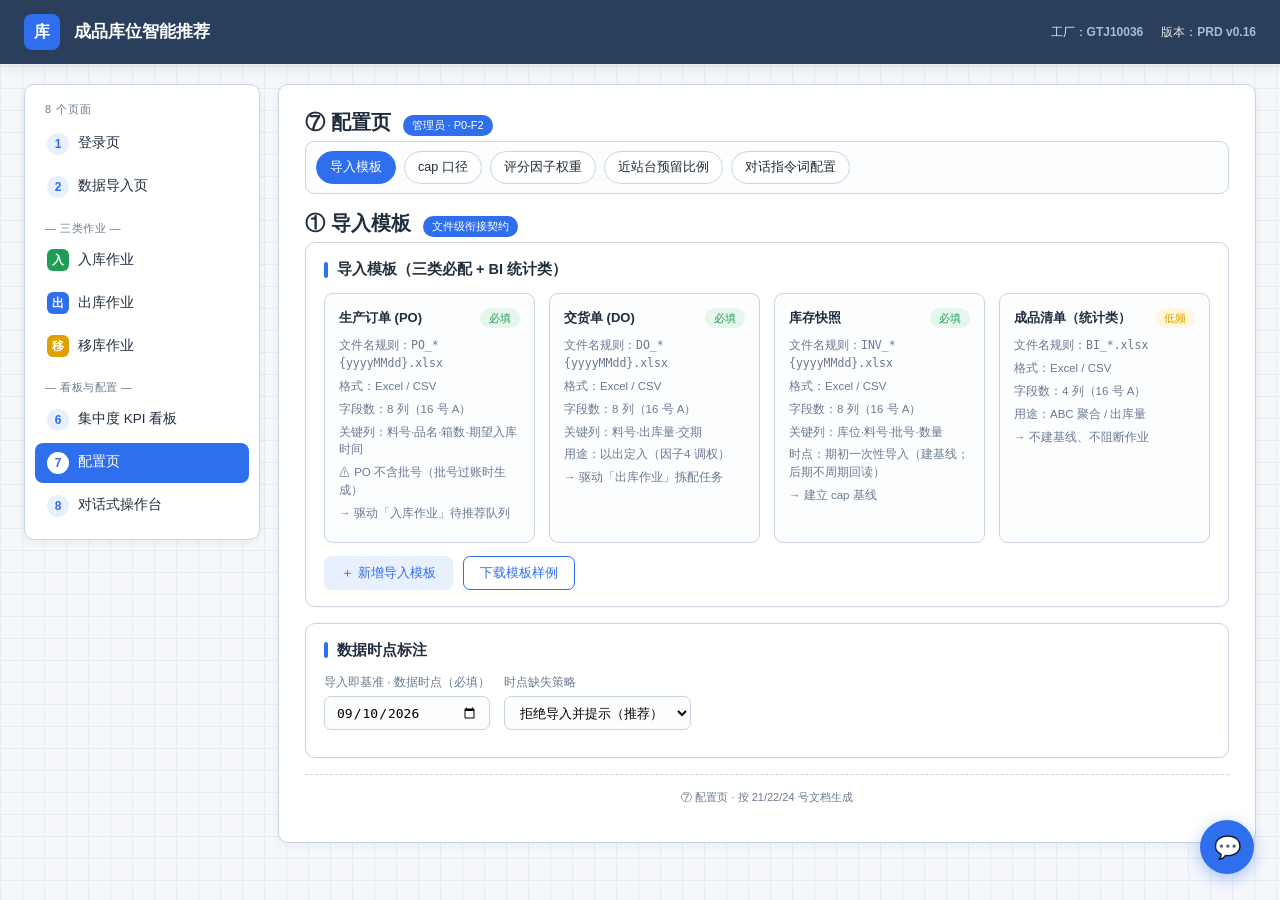
==== commit 65955a9a: "feat(ai): 冷路径 AI 前端接线——对话台输入框、双产物建议卡、开关/权重/KPI/归因/移库入口 - app.js: escapeHtml / aiBody / DEGRADED_TEXT" ====
--- a/backend/frontend/config.html
+++ b/backend/frontend/config.html
@@ -34,7 +34,6 @@
 
   <main>
     <div class="sec-head"><h2>⑦ 配置页</h2><span class="sec-tag">管理员 · P0-F2</span></div>
-    <p class="sec-sub">配置页含 5 个子模块：导入模板、cap 口径、评分因子权重、近站台预留比例、对话指令词配置。子导航切换查看。</p>
 
     <div class="cf-subnav">
       <button class="active" data-ctab="c1">导入模板</button>
@@ -48,7 +47,6 @@
       <!-- 7.1 导入模板 -->
       <div id="c1">
         <div class="sec-head"><h2>① 导入模板</h2><span class="sec-tag">文件级衔接契约</span></div>
-        <p class="sec-sub">把 WMS/SAP 导出的三类文件约定成固定模板，让系统能稳定解析、校验、复用。模板持久化后同厂后续导入无需重配。</p>
 
         <div class="card">
           <h3>导入模板（三类必配 + BI 统计类）</h3>
@@ -102,14 +100,12 @@
             <div class="field"><label>时点缺失策略</label>
               <select><option>拒绝导入并提示（推荐）</option><option>取文件修改时间</option></select></div>
           </div>
-          <div class="note">"导入即基准"：推荐与 cap 均基于该时点快照。未标注时点须阻断导入，不得带病入库。</div>
         </div>
       </div>
 
       <!-- 7.2 cap 口径 -->
       <div id="c2" class="hidden">
         <div class="sec-head"><h2>② cap 口径</h2><span class="sec-tag">P0-F9 巷道容量自维护</span></div>
-        <p class="sec-sub">定义每条巷道的"剩余可放板数"怎么算、怎么随事务增量维护。cap 由期初库存快照建基线（仅期初一次），随入库/出库/移库事务增量更新，是评分引擎的可竞价资源。</p>
 
         <div class="card">
           <h3>cap 计算公式</h3>
@@ -141,14 +137,12 @@
             <tr><td><code>05</code></td><td>120</td><td>85</td><td>35</td><td><span class="pill ok">充足</span></td></tr>
             <tr><td><code>21</code></td><td>120</td><td>112</td><td>8</td><td><span class="pill warn">紧张</span></td></tr>
           </table>
-          <div class="note">cap 不足本次入库量时，评分引擎不将其列入候选或标注溢出（防 cap 失准）。增量维护异常须告警。</div>
         </div>
       </div>
 
       <!-- 7.3 评分因子权重 -->
       <div id="c3" class="hidden">
         <div class="sec-head"><h2>③ 评分因子权重</h2><span class="sec-tag">6 因子 · 权重滑块</span></div>
-        <p class="sec-sub">6 因子决定"在可行巷道集内放哪条巷道好"。权重在此处可调，修改在<strong>下次评分生效</strong>，规则可配不写死。示例值待现场确认。</p>
 
         <div class="card">
           <h3>6 因子权重（合计 100%）</h3>
@@ -165,7 +159,10 @@
               <button class="btn">保存并生效</button>
             </div>
           </div>
-          <div class="note">权重调优建议为 P2 路线图（规则统计+反事实模拟，LLM 生成建议，人采纳才生效，参数变更有风险）。当前首期由现场拍板配置。</div>
+          <div style="margin-top:12px;border-top:1px dashed var(--line);padding-top:12px;">
+            <button class="btn ghost" id="weightTuneBtn">🤖 AI 权重建议（影子模式 · 仅供参考）</button>
+            <div id="weightAiResult" style="margin-top:10px;"></div>
+          </div>
         </div>
 
         <div class="card">
@@ -185,7 +182,6 @@
       <!-- 7.4 近站台预留比例 -->
       <div id="c4" class="hidden">
         <div class="sec-head"><h2>④ 近站台预留比例</h2><span class="sec-tag">F3 批量分配子能力</span></div>
-        <p class="sec-sub">为 A 类爆款在近站台巷道预留稀缺黄金库容；非 A 类不得占用预留带；超时未用自动释放，避免空置。对应 PRD 13.1 决策 + 03 §3.3。</p>
 
         <div class="card">
           <h3>预留参数</h3>
@@ -226,14 +222,12 @@
             <code>cap_usable = max(cap_total − cap_reserved, 0)</code>（非 A 类可用；B/C 类受物理总格 60% 上限）<br>
             A 类可用 <code>cap_total</code>（含预留带）；超时（如 18:00）未用完自动释放给 B/C 类。
           </div>
-          <div class="note">算例：同一批货，爆款在近站台占比从逐单模式的 0% 提升到批量分配的 67%。预留比例默认 40%（基于物理总格数的<b>固定预留带</b>，已定；配置页可调）。</div>
         </div>
       </div>
 
       <!-- 7.5 对话指令词配置 -->
       <div id="c5" class="hidden">
         <div class="sec-head"><h2>⑤ 对话指令词配置</h2><span class="sec-tag">对话式操作台 · 指令→功能映射</span></div>
-        <p class="sec-sub">维护对话式操作台的"话术 → 功能"映射（L0 快捷指令 + L2 常用复杂问句模板）。新增话术由管理员配置，无需改代码。读操作直出卡片，写操作强制确认卡。</p>
 
         <div class="card">
           <h3>指令词映射表</h3>
@@ -258,16 +252,14 @@
             <tr><td>L0 按钮入口</td><td>快捷指令按钮 + 表单（data-goto 直达作业页）</td><td>否（首期必做）</td></tr>
             <tr><td>L2 外部 LLM 问句</td><td>调用外部 LLM 做意图分类与分析建议（按 12.5 脱敏）</td><td>是·外部（可选增强）</td></tr>
           </table>
-          <div class="note">术语统一：对话台仅 <b>L0 / L2</b> 两层；本文出现的 <b>L1</b> 一律指人工确认层（决策权在人，P0-F5），非意图分层；原"规则/模板匹配层"与"L3 自主规划 Agent"命名已废除。三类作业走 L0 按钮直达；KPI 指标查询由看板直呈并可下钻（不设固定语句模板，避免重复维护）；需要 LLM 分析的复杂问句走 L2 外部 LLM（统一外部调用，不考虑本地部署）。写操作一律确认卡→人工确认→调用对应作业页流程，对话台不产生第二套逻辑。</div>
         </div>
 
         <div class="card">
           <h3>冷路径 AI 辅助开关（09 原则④ · 一键关闭）</h3>
           <div class="cf-toggle">
-            <div class="cf-switch" id="aiSwitch"></div>
-            <span>冷路径 AI 辅助（L2 外部 LLM）当前：<b style="color:var(--green)">开启</b> · 关闭后对话台仅保留 L0 结构化入口</span>
-          </div>
-          <div class="note">关闭后对话台不调用外部 LLM，仅保留 L0 按钮直达作业页 + KPI 看板直呈。核心链路（入库/出库/移库）不受影响，仍由规则引擎驱动。</div>
+            <div class="cf-switch" id="aiSwitch" data-toggle="ai"></div>
+            <span>冷路径 AI 辅助（L2 外部 LLM）当前：<b id="aiSwitchState" style="color:var(--muted)">关闭</b> · 仅管理员可切换 · 关闭后对话台仅保留 L0 结构化入口</span>
+          </div>
         </div>
       </div>
     </div>
@@ -278,5 +270,53 @@
 
 <a href="chat.html" class="dock" title="对话式操作台常驻浮窗">💬</a>
 <script src="assets/app.js"></script>
+<script>
+(function () {
+  if (!window.api || !window.renderDualProduct || !window.aiBody) return;
+
+  // ③ 权重影子建议卡（spec「p7 权重影子建议卡」）：影子模式不生效；采纳经二次确认。
+  const btn = document.getElementById('weightTuneBtn');
+  const out = document.getElementById('weightAiResult');
+  if (!btn || !out) return;
+  btn.addEventListener('click', async () => {
+    out.innerHTML = '<div class="state loading"><span class="spin"></span>权重建议分析中…</div>';
+    try {
+      const resp = await window.api('/llm/weight/tune', { method: 'POST', body: window.aiBody({}) });
+      renderWeight(out, resp);
+    } catch (e) {
+      out.innerHTML = '<div class="state error">' + window.escapeHtml((e.body && e.body.message) || e.message) + '</div>';
+    }
+  });
+
+  function renderWeight(out, resp) {
+    // 样本不足：只展示统计摘要，不渲染 AI 叙事、不显示采纳按钮（spec「样本不足」）。
+    if (resp.degraded_reason === 'insufficient_samples') {
+      const m = (resp.rule && resp.rule.metrics) || {};
+      out.innerHTML = '<div class="ai-card degraded"><div class="rh">AI 权重建议（样本不足）</div>'
+        + '<div class="rb">历史批次样本 ' + (m.sample_size != null ? m.sample_size : '—')
+        + ' / 需 ≥ ' + (m.required_sample_size != null ? m.required_sample_size : 50)
+        + '，暂不产出建议（不显示采纳）。</div></div>';
+      return;
+    }
+    // 正常：rule 数值 + ai 琥珀叙事同屏；影子模式不生效，采纳走二次确认。
+    window.renderDualProduct(out, resp);
+    const sid = resp.rule && resp.rule.suggestion_id;
+    if (sid) {
+      const bar = document.createElement('div');
+      bar.className = 'batchfoot';
+      bar.style.marginTop = '10px';
+      bar.innerHTML = '<span class="pill warn">影子模式 · 未生效</span>'
+        + '<button class="btn warn" id="weightAdoptBtn">采纳（二次确认）</button>';
+      out.appendChild(bar);
+      bar.querySelector('#weightAdoptBtn').addEventListener('click', () => {
+        if (!window.confirm('确认采纳该权重建议？采纳后写入 WeightConfig 并保留历史版本。')) return;
+        window.api('/llm/weight/apply', { method: 'POST', body: window.aiBody({ suggestion_id: sid }) })
+          .then(r => { out.innerHTML = '<div class="state success">已采纳 · 版本 ' + r.version_no + '</div>'; })
+          .catch(e => { out.innerHTML = '<div class="state error">' + window.escapeHtml((e.body && e.body.message) || e.message) + '</div>'; });
+      });
+    }
+  }
+})();
+</script>
 </body>
 </html>
--- a/backend/frontend/assets/styles.css
+++ b/backend/frontend/assets/styles.css
@@ -6,13 +6,13 @@
 
 /* ============ 设计令牌（21 号 §3 · 柔和调） ============ */
 :root{
-  --bg:#f7f9fb; --panel:#fff; --ink:#2d3a4e; --muted:#7a8898;
-  --line:#dde4ec; --blue:#5b8def; --blue-soft:#eaf1fb;
-  --amber:#d9a73a; --amber-soft:#fbf3e0; --green:#5cab7a; --red:#d46a6a;
-  --grid:#ebeff6;
-  --shadow-sm:0 1px 2px rgba(45,58,78,.03);
-  --shadow:0 2px 8px rgba(45,58,78,.05);
-  --shadow-md:0 4px 14px rgba(45,58,78,.07);
+  --bg:#f5f7fa; --panel:#fff; --ink:#1f2d3d; --muted:#6b7a90;
+  --line:#c9d4e0; --blue:#2f6fed; --blue-soft:#e8f0fe;
+  --amber:#e0a000; --amber-soft:#fff7e0; --green:#1f9d55; --red:#d64545;
+  --grid:#e4ecf5;
+  --shadow-sm:0 1px 2px rgba(31,45,61,.04);
+  --shadow:0 2px 8px rgba(31,45,61,.06);
+  --shadow-md:0 4px 14px rgba(31,45,61,.08);
 }
 
 /* ============ 基础（21 号 §四 / §五） ============ */
@@ -83,7 +83,6 @@
 .sec-head{display:flex;align-items:baseline;gap:12px;margin-bottom:4px;flex-wrap:wrap;}
 .sec-head h2{font-size:20px;margin:0;font-weight:600;}
 .sec-tag{font-size:11px;color:#fff;background:var(--blue);padding:2px 9px;border-radius:20px;}
-.sec-sub{color:var(--muted);margin:4px 0 18px;font-size:12.5px;line-height:1.65;}
 
 /* ============ 通用组件（21 号 §7） ============ */
 .card{
@@ -126,7 +125,7 @@
   background:var(--blue-soft);color:var(--blue);font-weight:500;white-space:nowrap;
 }
 .pill.warn{background:var(--amber-soft);color:var(--amber);}
-.pill.ok{background:#eaf5ee;color:var(--green);}
+.pill.ok{background:#e6f6ec;color:var(--green);}
 .pill.red{background:#fbecec;color:var(--red);}
 
 /* 表格 */
@@ -135,14 +134,21 @@
 th{background:#f0f5fb;font-weight:600;color:var(--muted);font-size:11.5px;}
 td code{background:#f0f5fb;padding:1px 6px;border-radius:4px;font-size:11.5px;color:#3a4a5e;}
 
-/* 提示条（琥珀左边框） */
-.note{
-  font-size:11.5px;color:var(--muted);
-  background:var(--amber-soft);border-left:3px solid var(--amber);
-  padding:8px 12px;border-radius:0 6px 6px 0;margin-top:8px;line-height:1.6;
-}
-
 .hidden{display:none;}
+
+/* ============ 四态占位（21 号 §7.11） ============ */
+.state{padding:26px 20px;text-align:center;color:var(--muted);
+  border:1px dashed var(--line);border-radius:9px;background:#fbfdff;
+  font-size:12.5px;line-height:1.6;margin:8px 0;}
+.state .ic{font-size:22px;margin-bottom:6px;}
+.state.empty{color:var(--muted);}
+.state.loading{color:var(--blue);}
+.state.success{color:var(--green);border-color:var(--green);border-style:solid;background:#e6f6ec;}
+.state.error{color:var(--red);border-color:var(--red);border-style:solid;background:#fbecec;}
+.state .retry{margin-top:8px;}
+.spin{display:inline-block;width:16px;height:16px;border:2px solid var(--blue-soft);
+  border-top-color:var(--blue);border-radius:50%;animation:spin .8s linear infinite;vertical-align:-3px;margin-right:6px;}
+@keyframes spin{to{transform:rotate(360deg);}}
 
 /* 作业横幅（21 号 §7.8） */
 .op-banner{
@@ -155,7 +161,19 @@
   font-size:11px;padding:2px 10px;border-radius:20px;margin-right:8px;vertical-align:middle;
 }
 .op-banner b{color:var(--blue);}
-.op-banner .sub{color:var(--muted);font-size:11.5px;margin-top:5px;}
+
+/* 流程状态卡（21 号 §7.2 / §7.8） */
+.flow{display:flex;align-items:center;flex-wrap:wrap;margin:8px 0;}
+.node{display:inline-flex;align-items:center;gap:7px;padding:6px 13px;border-radius:20px;
+  font-size:12px;font-weight:600;white-space:nowrap;}
+.node::before{content:"";width:9px;height:9px;border-radius:50%;flex:0 0 auto;}
+.node.entry{background:var(--blue-soft);color:var(--blue);}
+.node.entry::before{background:var(--blue);}
+.node.exec{background:#e6f6ec;color:var(--green);}
+.node.exec::before{background:var(--green);}
+.node.ledger{background:var(--amber-soft);color:var(--amber);}
+.node.ledger::before{background:var(--amber);}
+.flow .arrow{color:var(--muted);padding:0 9px;font-size:13px;}
 
 /* 跨页跳转（24 号 §6.1） */
 .goto-link{color:var(--blue);cursor:pointer;font-size:12px;text-decoration:underline;}
@@ -176,7 +194,6 @@
 .login-card .pwd-toggle{position:absolute;right:10px;top:50%;transform:translateY(-50%);
   cursor:pointer;color:var(--muted);font-size:14px;user-select:none;}
 .login-card .btn{width:100%;margin-top:4px;}
-.login-card .sec-foot{font-size:11px;color:var(--muted);text-align:center;margin-top:14px;line-height:1.6;}
 
 /* ============ 数据导入页 ============ */
 .upzone{display:flex;gap:14px;flex-wrap:wrap;}
@@ -186,9 +203,11 @@
   margin:0 auto 9px;display:flex;align-items:center;justify-content:center;
   font-size:13px;font-weight:700;letter-spacing:.5px;}
 .uz .nm{font-weight:600;font-size:13px;}
-.uz .st{font-size:11.5px;color:var(--muted);margin-top:5px;line-height:1.55;}
+.uz input[type="file"]{font-size:0;margin-top:8px;}
+.uz input[type="file"]::file-selector-button{
+  font-size:12.5px;color:var(--ink);padding:6px 12px;
+  border:1px solid var(--blue);background:var(--blue-soft);border-radius:7px;cursor:pointer;}
 .uz.ok{border-color:var(--green);border-style:solid;background:#f4fbf6;}
-.uz.ok .st{color:var(--green);}
 .uz.bi .ic{background:var(--amber-soft);color:var(--amber);}
 
 /* ============ 作业页布局 ============ */
@@ -234,7 +253,7 @@
 
 /* 蓝头表（21 号 §7.6） */
 .btab{width:100%;border-collapse:collapse;font-size:12px;}
-.btab th{text-align:left;background:#eef4fc;color:var(--blue);font-weight:700;padding:9px 9px;border-bottom:1px solid var(--line);}
+.btab th{text-align:left;background:#f3f8ff;color:var(--blue);font-weight:700;padding:9px 9px;border-bottom:1px solid var(--line);}
 .btab td{padding:9px 9px;border-bottom:1px solid var(--line);vertical-align:top;line-height:1.55;}
 .btab .mini{display:inline-block;font-size:11px;padding:2px 8px;border-radius:5px;
   border:1px solid var(--line);margin:2px 4px 0 0;cursor:pointer;background:#fff;color:var(--ink);}
@@ -251,7 +270,7 @@
   background:#fafcff;margin-bottom:10px;}
 .reason .rt{font-size:11.5px;color:var(--blue);font-weight:700;letter-spacing:.5px;margin-bottom:9px;}
 .reason .rl{display:flex;gap:8px;font-size:12px;margin:6px 0;align-items:flex-start;line-height:1.55;}
-.reason .rl b{color:var(--blue);flex:0 0 72px;font-weight:600;}
+.reason .rl b{color:var(--blue);flex:0 0 64px;font-weight:600;}
 .reason .rl span{flex:1;color:var(--ink);}
 .reason .rl.dim b,.reason .rl.dim span{color:var(--muted);}
 .reason .rl.dim b::after{content:" · 降级";font-size:10px;color:var(--amber);font-weight:500;}
@@ -275,8 +294,6 @@
 .route .seg{border:1px solid var(--line);border-radius:7px;padding:6px 10px;background:#fff;}
 .route .arrow{color:var(--muted);}
 .route .seg.hot{border-color:var(--red);color:var(--red);background:#fbecec;}
-.purpose{font-size:11.5px;line-height:1.65;color:var(--ink);background:#f0f5fb;
-  border:1px solid var(--line);border-radius:8px;padding:10px 12px;margin:8px 0;}
 
 /* ============ 对话式操作台 ============ */
 .chat{border:1px solid var(--line);border-radius:10px;overflow:hidden;background:#fff;}
@@ -286,11 +303,13 @@
   border-radius:20px;background:#fff;color:var(--blue);cursor:pointer;transition:background .15s;
   text-decoration:none;display:inline-block;}
 .chat .bar .qs:hover{background:var(--blue-soft);}
-.chat .bar .qlabel{font-size:11px;color:var(--muted);margin-right:4px;}
 .chat .bar.bar2{background:#f1eef7;}
-.chat .bar .qs.l2{border-color:#a99bc8;color:#6b5d8a;}
+.chat .bar .qs.l2{border-color:#5b4b96;color:#5b4b96;}
 .chat .bar .qs.l2:hover{background:#ece8f4;}
 .chat .body{padding:16px;min-height:340px;display:flex;flex-direction:column;gap:14px;}
+.chat .inputbar{display:flex;gap:8px;padding:10px 12px;border-top:1px solid var(--line);background:#fff;}
+.chat .inputbar input{flex:1;padding:8px 12px;border:1px solid var(--line);border-radius:8px;font-size:13px;color:var(--ink);}
+.chat .inputbar input:focus{outline:none;border-color:var(--blue);}
 .bub{max-width:78%;padding:10px 14px;border-radius:14px;font-size:13px;line-height:1.55;}
 .bub.u{align-self:flex-end;background:var(--blue);color:#fff;border-bottom-right-radius:3px;filter:saturate(.9);}
 .rescard{border:1px solid var(--line);border-radius:9px;padding:12px 14px;background:#fff;
@@ -305,10 +324,29 @@
 .confirm .cl span{flex:1;}
 .confirm .cbtn{display:flex;gap:10px;margin-top:11px;justify-content:flex-end;}
 
+/* ============ 冷路径 AI 辅助（10 号 · 琥珀「AI 建议」+ 二次确认卡） ============ */
+.ai-rule{border:1px solid var(--line);border-radius:9px;padding:12px 14px;background:#fff;
+  max-width:86%;align-self:flex-start;box-shadow:var(--shadow-sm);}
+.ai-rule .rh{font-weight:700;font-size:12.5px;margin-bottom:6px;}
+.ai-rule .rb{font-size:11.5px;color:var(--muted);line-height:1.6;}
+.ai-rule .rb pre{margin:0;white-space:pre-wrap;word-break:break-word;font-family:ui-monospace,Menlo,Consolas,monospace;}
+.ai-card{border:1px solid var(--amber);background:var(--amber-soft);border-radius:9px;
+  padding:12px 14px;max-width:86%;align-self:flex-start;box-shadow:var(--shadow-sm);}
+.ai-card .rh{font-weight:700;color:var(--amber);font-size:12.5px;margin-bottom:6px;display:flex;gap:8px;align-items:center;flex-wrap:wrap;}
+.ai-card .rb{font-size:12px;color:var(--ink);line-height:1.6;}
+.ai-card.degraded{border-style:dashed;}
+.confirm-card{border:2px solid var(--amber);background:var(--amber-soft);border-radius:9px;
+  padding:13px 15px;max-width:86%;align-self:flex-start;}
+.confirm-card .ch{font-weight:700;color:var(--amber);font-size:13px;margin-bottom:9px;}
+.confirm-card .cl{font-size:12px;margin:4px 0;display:flex;gap:8px;line-height:1.55;}
+.confirm-card .cl b{flex:0 0 80px;color:var(--ink);font-weight:600;}
+.confirm-card .cl span{flex:1;}
+.confirm-card .cbtn{display:flex;gap:10px;margin-top:11px;justify-content:flex-end;}
+
 /* 浮窗（21 号 §7.9） */
 .dock{position:fixed;right:26px;bottom:26px;width:54px;height:54px;border-radius:50%;
   background:var(--blue);color:#fff;display:flex;align-items:center;justify-content:center;
-  font-size:22px;box-shadow:0 4px 16px rgba(91,141,239,.4);cursor:pointer;z-index:60;
+  font-size:22px;box-shadow:0 4px 16px rgba(47,111,237,.4);cursor:pointer;z-index:60;
   transition:transform .15s;text-decoration:none;}
 .dock:hover{transform:scale(1.06);}
 
